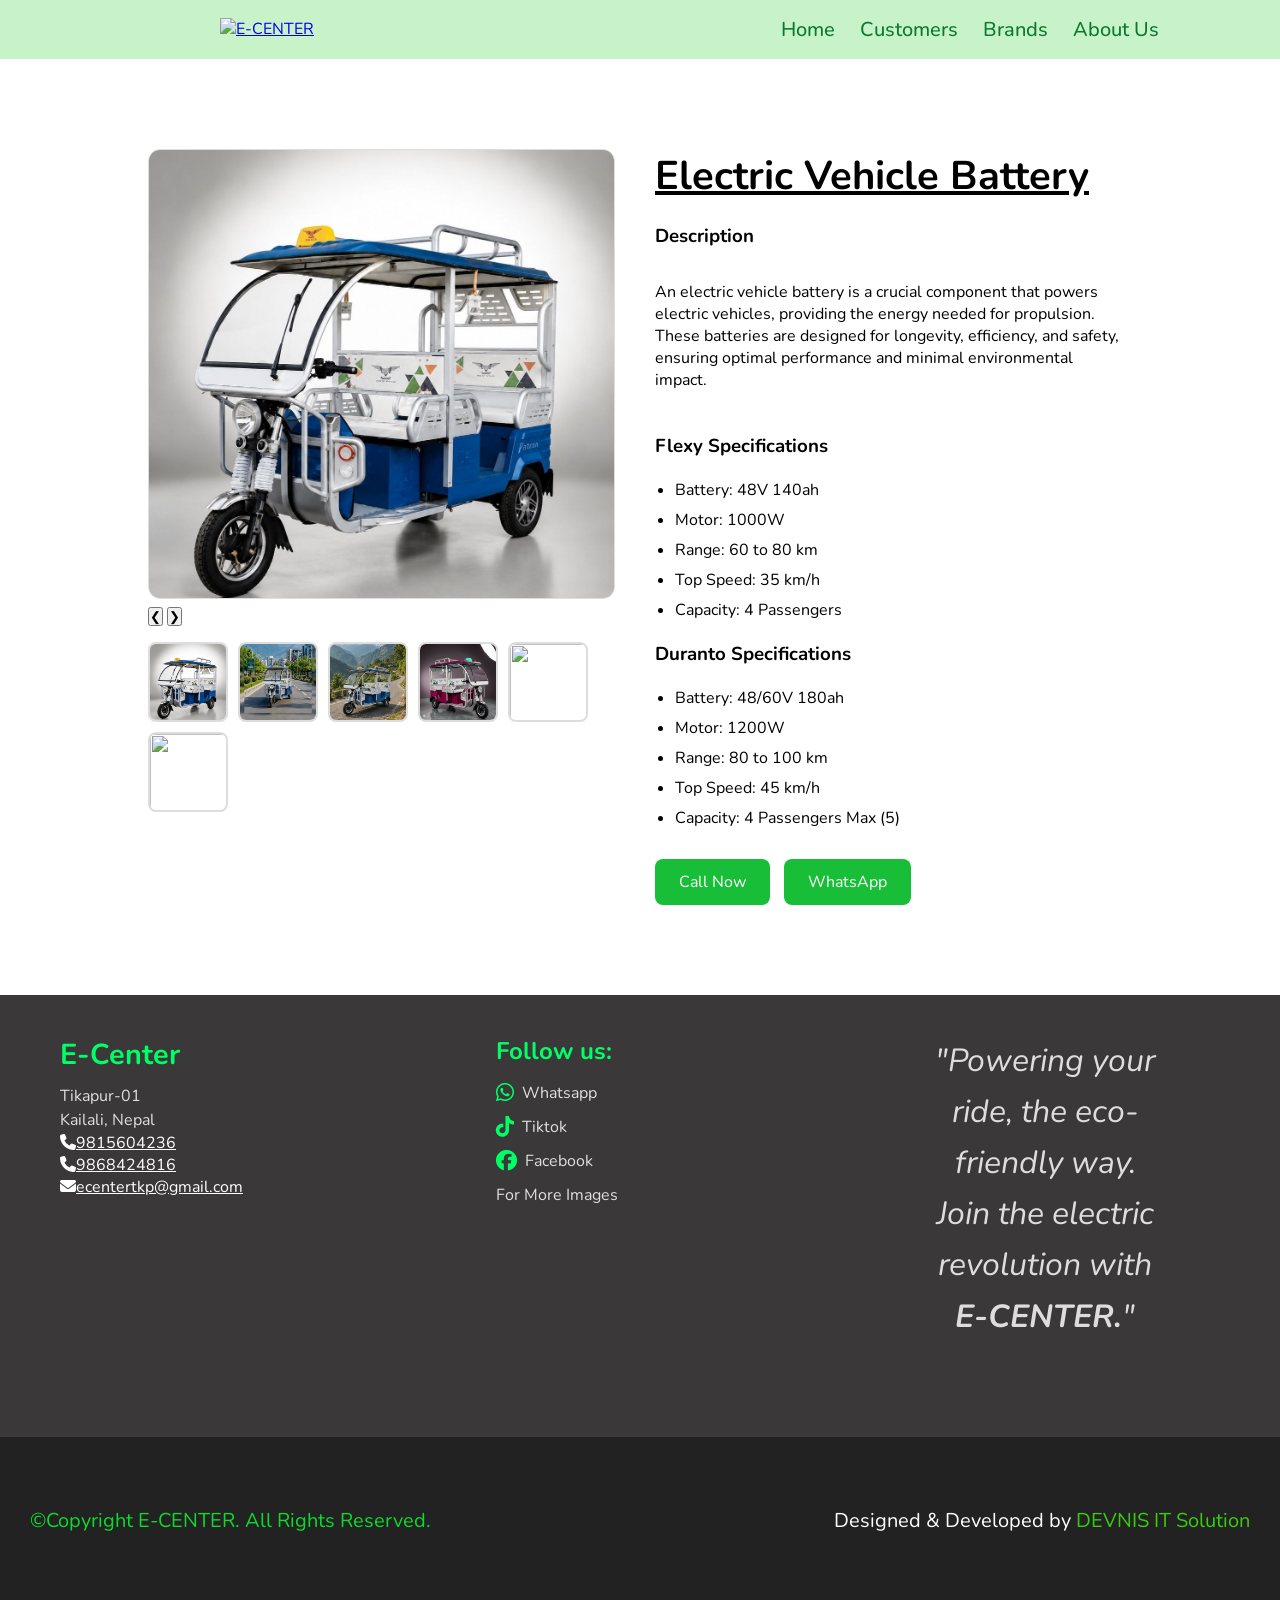
==== battery.html @ a6773914 "day 3 of product detailing page" ====
<!DOCTYPE html>
<html lang="en">
<head>
    <meta charset="UTF-8">
    <meta name="viewport" content="width=device-width, initial-scale=1.0">
    <title>E-CENTER</title>
    <link href="https://fonts.googleapis.com/css2?family=Nunito:ital,wght@0,200..1000;1,200..1000&display=swap" rel="stylesheet">
   <link rel="stylesheet" href="./rickshaw-style.css">
   <link rel="icon" type="image/png" href="./images/favicon.png">
   <link rel="stylesheet" href="https://cdnjs.cloudflare.com/ajax/libs/font-awesome/6.4.0/css/all.min.css">
<!-- Add these inside your <head> section -->
<meta name="description" content="E-CENTER Tikapur - Electric rickshaw & scooter showroom, sales, and repair services in Tikapur. Your trusted partner for eco-friendly transportation solutions.">
<meta name="keywords" content="electric rickshaw, electric scooter, tikapur, e-vehicle, vehicle repair, ecenter, electric vehicle showroom">
 


</head>
<body>

  <header class="navbar">
    

  <div class="branding">
    <a href="index.html">
      <img src="./images/e center logo NAME TRANSPARENT.png" alt="E-CENTER">
    </a>
  </div>

  <div class="hamburger" onclick="toggleMenu()">☰</div>

  <nav class="nav-menu" id="navMenu">
    <a href="index.html">Home</a>
    <a href="index.html">Customers</a>
    <a href="index.html">Brands</a>
    <a href="index.html">About Us</a>
  </nav>

</header>

<section class="product-page">
    <div class="product-container">

        <!-- Product Images -->
       <!-- Product Images -->
<div class="productpage-image">

    <div class="slider">
        <div class="slide-container">
            <img id="main-image" src="./images/shaddab1.jpg" alt="Shadab E-Rickshaw">

            <button class="prev" onclick="prevSlide()">&#10094;</button>
            <button class="next" onclick="nextSlide()">&#10095;</button>
        </div>

        <div class="thumbnail-gallery">
            <img src="./images/shaddab1.jpg" onclick="goToSlide(0)">
            <img src="./images/shaddab2.jpg" onclick="goToSlide(1)">
            <img src="./images/shaddab3.jpg" onclick="goToSlide(2)">
            <img src="./images/shaddab4.jpg" onclick="goToSlide(3)">
            <img src="./images/shaddab5.jpg" onclick="goToSlide(4)">
            <img src="./images/shaddab6.jpg" onclick="goToSlide(5)">
        </div>
    </div>

</div>

        <!-- Product Details -->
        <div class="productpage-details">
            <h1>Electric Vehicle Battery</h1>
            <p>
                <h3>Description</h3><br>
An electric vehicle battery is a crucial component that powers electric vehicles, providing the energy needed for propulsion. These batteries are designed for longevity, efficiency, and safety, ensuring optimal performance and minimal environmental impact. </p><br>

            <h3>Flexy Specifications</h3>
            <ul>
                <li>Battery: 48V 140ah</li>
                <li>Motor: 1000W</li>
                <li>Range: 60 to 80 km</li>
                <li>Top Speed: 35 km/h</li>
                <li>Capacity: 4 Passengers</li>
            </ul>
                
                <h3>Duranto Specifications</h3>
            <ul>
                <li>Battery: 48/60V 180ah</li>
                <li>Motor: 1200W</li>
                <li>Range: 80 to 100 km</li>
                <li>Top Speed: 45 km/h</li>
                <li>Capacity: 4 Passengers Max (5)</li>
            </ul>

            <a href="tel:9868424816" class="btn">Call Now</a>
            <a href="https://wa.me/9779868424816" class="btn">WhatsApp</a>
        </div>

    </div>
</section>

<script>
function changeImage(image) {
    document.getElementById("main-image").src = image.src;
}




</script>
 

<script>
let images = [
    "./images/shaddab1.jpg",
    "./images/shaddab2.jpg",
    "./images/shaddab3.jpg",
    "./images/shaddab4.jpg",
    "./images/shaddab5.jpg",
    "./images/shaddab6.jpg",
];

let productindex = 0;
let mainImage = document.getElementById("main-image");

// Show image
function showImage(i){
    productindex = i;
    mainImage.src = images[productindex];
}

// Next
function nextSlide(){
    productindex = (productindex + 1) % images.length;
    mainImage.src = images[productindex];
}

// Prev
function prevSlide(){
    productindex = (productindex - 1 + images.length) % images.length;
    mainImage.src = images[productindex];
}

// Thumbnail click
function goToSlide(i){
    showImage(i);
}

// Auto slide
setInterval(() => {
    nextSlide();
}, 10000);
</script>


      







 


  

   




<script>
const track = document.querySelector('.testimonial-track');
const slides = document.querySelectorAll('.testimonial-slide');
const dots = document.querySelectorAll('.dot');
const prevBtn = document.querySelector('.prev');
const nextBtn = document.querySelector('.next');
  const navMenu = document.getElementById("navMenu");
  const navLinks = document.querySelectorAll(".nav-menu a");

  function toggleMenu() {
    navMenu.classList.toggle("active");
  }

  navLinks.forEach(link => {
    link.addEventListener("click", () => {
      // Close menu only on mobile
      if (window.innerWidth <= 768) {
        navMenu.classList.remove("active");
      }
    });
  });

let index = 0;
const slideCount = slides.length;
let autoSlide;

 function toggleMenu() {
    document.getElementById("navMenu").classList.toggle("active");
  }
  // for hamburger menu 



/* // Update slide position */
function updateSlider() {
  track.style.transform = `translateX(-${index * 100}%)`;
  dots.forEach(dot => dot.classList.remove('active'));
  dots[index].classList.add('active');
}

// Go to next slide
function nextSlide() {
  index = (index + 1) % slideCount;
  updateSlider();
}

// Go to previous slide
function prevSlide() {
  index = (index - 1 + slideCount) % slideCount;
  updateSlider();
}

// Auto slide every 10 seconds
function startAutoSlide() {
  autoSlide = setInterval(nextSlide, 30000);
}

// Stop auto slide when user interacts
function stopAutoSlide() {
  clearInterval(autoSlide);
  startAutoSlide(); // restart timer
}

// Event listeners
nextBtn.addEventListener('click', () => {
  nextSlide();
  stopAutoSlide();
});

prevBtn.addEventListener('click', () => {
  prevSlide();
  stopAutoSlide();
});

dots.forEach((dot, dotIndex) => {
  dot.addEventListener('click', () => {
    index = dotIndex;
    updateSlider();
    stopAutoSlide();
  });
});

// Initialize
updateSlider();
startAutoSlide();







</script>


<section id="contact" class="social">
  <!-- Left Section -->
  <div class="social-left">
    <h2>E-Center</h2>
    <p>Tikapur-01<br>Kailali, Nepal</p>
    <div class="contact-info">
      <!-- Phone Numbers -->
<a href="tel:+9779815604236">
  <i class="fas fa-phone"></i>9815604236
</a>
<br>
<a href="tel:+9779768424816">
  <i class="fas fa-phone"></i>9868424816
</a>

<!-- Email -->
<br>
<a href="mailto:ecentertkp@gmail.com">
  <i class="fas fa-envelope"></i>ecentertkp@gmail.com
</a>
    </div>
  </div>



   <!-- Center Section -->
  <div class="social-center">
    <h2>Follow us:</h2>
    <ul>
      <li>
        <a href="https://wa.me/9815604236" target="_blank">
          <i class="fab fa-whatsapp"></i> Whatsapp
        </a>
      </li>
      <li>
        <a href="https://www.tiktok.com/@e_center_tikapur" target="_blank">
          <i class="fab fa-tiktok"></i> Tiktok
        </a>
      </li>
      <li>
        <a href="https://www.facebook.com/profile.php?id=100063887899507" target="_blank">
          <i class="fab fa-facebook"></i> Facebook
        </a>
      </li>
     <p><a href="https://drive.google.com/drive/folders/1e0qFN0bMgabiTzUMx4X1TCVNL_sW-7zv?usp=sharing" target="_blank">For More Images</a></p>
    </ul>
  </div>



  <!-- Right Section -->
  <div class="social-right">
    <p>
      "Powering your ride, the eco-friendly way. <br>
      Join the electric revolution with <strong>E-CENTER.</strong>"
    </p>
  </div>
</section>


<section class="footer">
  <div class="footer-left">
    <p>&copy;Copyright E-CENTER. All Rights Reserved.</p>
  </div>
  <div class="footer-right">
    <p>Designed & Developed by <a href="https://devnisitsolution.com.np" target="_blank">DEVNIS IT Solution</a></p>
  </div>
</section>



<script>
  const form = document.getElementById("quoteForm");
  const status = document.getElementById("form-status");

  async function handleSubmit(event) {
    event.preventDefault();
    const data = new FormData(form);

    fetch(form.action, {
      method: form.method,
      body: data,
      headers: { 'Accept': 'application/json' }
    }).then(response => {
      if (response.ok) {
        status.innerHTML = "✅ Request sent successfully!";
        form.reset();
      } else {
        status.innerHTML = "❌ Oops! Something went wrong.";
      }
    }).catch(error => {
      status.innerHTML = "❌ Network error!";
    });
  }

  form.addEventListener("submit", handleSubmit);
</script>






<!-- Font Awesome Icons -->
<script src="https://kit.fontawesome.com/a076d05399.js" crossorigin="anonymous"></script>








  <script src="./script.js">

    
  </script>
</body>
</html>
---- rickshaw-style.css ----
@import 'utilities.css';

/* Font import */
@font-face {
    font-family: nunito-medium;
    src: url(Nunito/nunito-medium);
}

/* Root Variables */
:root {
    --light-white: #D8F3DD;
    --gradient-start: rgba(25, 172, 54, 0.94); /* #19AC36 with 94% opacity */
    --gradient-stop: 29%;
    --gradient-end: #469655; /* 100% opacity */
    --main-gradient: linear-gradient(to right, var(--gradient-start) var(--gradient-stop), var(--gradient-end) 100%);
    --text-heading: #143D20;
    --heading: #B0F4BD;
    --low-white: #B3E6BC;
    --view-button: #406c2e;
    --bg-shade-green: #19BE38;
    --title-happy: #19BE38;
    --title-mud: #D7DBC0;
    --bg-green: #51865C;
    --bg-white: #D9D9D9;
    --about-us: #797070;
    --bg-dark: #313030;
    --last-text: #FFFFFF;
}

/* Base Styles */
body {
    font-family: 'nunito', sans-serif;
}

* {
    padding: 0;
    margin: 0;
    box-sizing: border-box;
    --webkit-font-smoothing: antialised;
}

/* Header Section */
header {
    background: var(--heading);
    position: sticky;
    top: 0;
    z-index: 1000;
}

.container {
    max-width: 1152px;
    padding: 0 40px;
    margin: 0 auto;
}



header nav .right {
    display: flex;              /* puts items in a row */
    align-items: center;        /* vertically centers them */
    justify-content: flex-end;  /* aligns them to the right side */
}

header nav .right a {
    color: var(--text-heading);
    text-decoration: none;
    margin: 0 1rem;             /* balanced spacing left & right */
    text-transform: uppercase;
    transition: color .3s ease; /* smoother hover effect */
    font-size: 1.2rem;          /* slightly smaller for elegance */
    font-weight: 600;           /* use a standard professional weight */
    padding: 0.3rem 0;          /* more breathing space */
}

header nav .right a:hover {
    color: var(--accent-color); /* highlight on hover */
}



/* ============================= */
/* 🍔 HAMBURGER MENU STYLING */
/* ============================= */

/* Basic navbar */
/* /* Navbar */
.navbar {
  position: sticky;
  top: 0;
  display: flex;
  justify-content: space-between;
  align-items: center;
  padding: 15px 20px;
  background: #c8f3c8;
  /* position: relative; */
  z-index: 1000;
}



/* Brand logo */
.branding {
  display: flex;
  align-items: center;
  gap: 10px;
}

.branding img {
  width: 200px;
  height: auto;
  margin-left: 200px;
}

.branding span {
  font-size: 20px;
  font-weight: 600;
  color: #0a7a2f;
}

/* Menu */
.nav-menu {
  display: flex;
  gap: 25px;
  margin-right: 100px;
  width: fit-content;
  font-size: 20px;
  pointer-events: auto;
}

.nav-menu :hover {
  cursor: pointer;
  color: #18d73d;
  transition: all 0.3s ease;
}


.nav-menu a {
  text-decoration: none;
  color: #0a7a2f;
  font-weight: 500;
}

/* Hamburger */
.hamburger {
  display: none;
  font-size: 26px;
  cursor: pointer;
  color: #0a7a2f;
}

/* 🔽 Mobile & Tablet */
@media (max-width: 768px) {
  .hamburger {
    display: block;
  }

  .branding img {
    width: 150px;
    margin-left: 0;
  }

  .nav-menu {
    display: none;
    position: absolute;
    top: 65px;
    right: 0;
    width: 250px;
    background: #c8f3c8;
    flex-direction: column;
    padding: 15px;
    gap: 15px;
    pointer-events: auto;
  }

  .nav-menu.active {
    display: flex;

  }
}






header nav .right a:hover {
    color: var(--bg-shade-green);
}

header nav {
    padding: 0.05rem; /* vertical nav width */
  
}

header nav .branding {
    margin-right: 10rem;
}

header nav .branding img {
    /* e-center logo */
    align-items: center;
    margin-top: 1rem;
    width: 200px;
}

header nav .branding img:hover {
    cursor: pointer;
}

/* Responsive Design 📱 */
/* -------------------- */

/* Tablets (≤ 1024px) */
@media (max-width: 1024px) {
  .container {
    padding: 0 20px;
  }

  header nav .branding {
    margin-right: 4rem;
  }

  header nav .right a {
    font-size: 1.1rem;
    margin-right: 1rem;
  }

  header nav .branding img {
    width: 160px;
  }
}

/* Mobile (≤ 768px) */
@media (max-width: 768px) {
  header nav {
    flex-direction: row;
    justify-content: space-between;
    align-items: center;
    padding: 0.8rem 1rem;
  }

  header nav .branding {
    margin: 0;
  }

  header nav .branding img {
    width: 130px;
    margin: 0;
  }

  header nav .right {
    display: flex;
    flex-direction: column;
    align-items: flex-end;
    text-align: right;
  }

  header nav .right a {
    margin: 0.3rem 0;
    font-size: 1rem;
  }
}

/* Small Phones (≤ 480px) */
@media (max-width: 480px) {
  header nav .right a {
    display: block;
    margin: 0.4rem 0;
    font-size: 0.9rem;
  }

  header nav .branding img {
    width: 130px;
  }
}









.product-page{
    padding:50px 10%;
}

.product-container{
    display: flex;
    gap: 40px;
    align-items: flex-start;
}

/* LEFT IMAGE */
.productpage-image{
    flex: 1;
}

/* RIGHT SIDE FIXED PANEL */
.productpage-details{
    flex: 1;
    position: sticky;
    top: 20px;              /* distance from top while scrolling */
    max-height: 90vh;       /* keep inside screen */
    overflow-y: auto;       /* internal scroll */
    padding-right: 10px;
}

.productpage-details h1{
    text-decoration: underline;
}

#main-image{
    width:100%;
    border-radius:10px;
    border:1px solid #ddd;
}

.thumbnail-gallery{
    display:flex;
    gap:10px;
    margin-top:15px;
    flex-wrap:wrap;
}

.thumbnail-gallery img{
    width:80px;
    height:80px;
    object-fit:cover;
    cursor:pointer;
    border-radius:8px;
    border:2px solid #ddd;
    transition:0.3s;
}

.thumbnail-gallery img:hover{
    transform:scale(1.05);
    border-color: var(--bg-shade-green);
}

.productpage-details{
    flex:1;
    min-width:350px;
}

.productpage-details h1{
    margin-bottom:15px;
}

.productpage-details p{
    line-height:1.8;
    color:#555;
}

.productpage-details ul{
    margin:20px 0;
    padding-left:20px;
}

.btn{
    display:inline-block;
    padding:12px 25px;
    background:var(--bg-shade-green);
    color:white;
    text-decoration:none;
    border-radius:5px;
    margin-right:10px;
    margin-top:10px;
}

.btn:hover{
    background:#0056b3;
}


#main-image{
    width: 100%;
    height: 450px;          /* fixed height */
    object-fit: cover;     /* keeps same size, crops extra part */
    border-radius: 10px;
    border: 1px solid #ddd;
}






/* ========================================
   PRODUCT GRID WITH HOVER OVERLAY
======================================== */
.grid-container {
    display: grid;
    grid-template-columns: repeat(3, 1fr);
    grid-gap: 20px;
    padding: 20px;
    max-width: 1100px;
    margin: auto;
}

.grid-item {
    position: relative;
    text-align: center;
    background: #fff;
    border: 1px solid #ddd;
    border-radius: 10px;
    overflow: hidden;
    cursor: pointer;
    transition: transform 0.3s ease;
}

.grid-item:hover {
    transform: translateY(-5px);
    box-shadow: 0 4px 15px rgba(0, 0, 0, 0.2);
}

/* Product image */
.grid-item img {
    width: 100%;
    height: auto;
    display: block;
    border-bottom: 1px solid #ddd;
}

/* Title always visible */
.grid-item h3 {
    font-size: 1.2rem;
    margin: 10px 0;
    color: #333;
    position: relative;
    z-index: 1;
}

.grid-item:hover img {
  filter: blur(4px); /* ✨ Adjust value for more or less blur */
}

/* Overlay description hidden by default */
.grid-item p {
    position: absolute;
    top: 0;
    left: 0;
    width: 100%;
    height: 100%;
    background: rgba(255, 255, 255, 0.85); /* white overlay with transparency */
    color: #333;
    display: flex;
    align-items: center;
    justify-content: center;
    padding: 20px;
    font-size: 1rem;
    text-align: center;
    opacity: 0;
    transition: opacity 0.6s ease;
    z-index: 2;
}

/* Show overlay when hovering */
.grid-item:hover p {
    opacity: 1;
}




/* ============================= */
/* 📱 RESPONSIVE DESIGN STYLING  */
/* ============================= */

/* Medium Devices (Tablets ≤ 1024px) */
@media (max-width: 1024px) {
  .heading-with-icon h2 {
    font-size: 2rem;
  }

  .heading-with-icon img {
    width: 50px;
  }

  .grid-container {
    grid-template-columns: repeat(2, 1fr);
    gap: 25px;
    padding: 20px 40px;
  }

  .grid-item h3 {
    font-size: 1.1rem;
  }

  .grid-item p {
    font-size: 0.95rem;
    padding: 15px;
  }
}

/* Small Devices (Mobile ≤ 768px) */
@media (max-width: 768px) {
  .heading-with-icon {
    flex-direction: column;
    text-align: center;
  }

  .heading-with-icon h2 {
    font-size: 1.8rem;
  }

  .heading-with-icon img {
    width: 45px;
    margin-top: 0.5rem;
  }

  .grid-container {
    grid-template-columns: 1fr;
    padding: 10px 20px;
    gap: 20px;
  }

  .grid-item {
    border-radius: 12px;
  }

  .grid-item img {
    max-height: 250px;
    object-fit: cover;
  }

  .grid-item h3 {
    font-size: 1.1rem;
  }

  .grid-item p {
    font-size: 0.9rem;
  }
}

/* Extra Small Devices (Phones ≤ 480px) */
@media (max-width: 480px) {
  .product-page {
    padding: 30px 10px;
    color: black;
  } 
  .heading-with-icon h2 {
    font-size: 15rem;
  }

  .grid-container {
    padding: 10px;
    grid-gap: 15px;
  }

  .grid-item h3 {
    font-size: 1rem;
  }

  .grid-item p {
    font-size: 0.85rem;
    padding: 10px;
  }
}









/* Main section */
.customer-hero {
  background-color: #2e8e41; /* Section background */
  padding: 60px 20px;
  text-align: center;
  min-height: 80vh; /* Makes section long vertically */
  display: flex;
  flex-direction: column;
  justify-content: flex-start;
  align-items: center;
}

/* Top heading and icon */
.heading-with-icon1 {
  display: flex;
  align-items: center;
  justify-content: center;
  gap: 10px;
  margin-bottom: 20px;
}

/* Heading text */
.heading-with-icon1 h2 {
  font-size: 2.5rem;
  color: #D2D9DE;
  margin: 0;
}

/* Highlighted span inside heading */
.heading-with-icon1 h2 span {
  color: #18D73D;
  font-weight: bold;
}

/* Icon image */
.heading-with-icon1 img {
  width: 80px;
  height: auto;
  margin-top: -1rem;
 
}

/* Optional description under heading */
.hero-description {
  max-width: 700px;
  margin-top: 20px;
  font-size: 1.2rem;
  color: #e0f2e9;
  line-height: 1.6;
}



/* Slider Container */
.testimonial-slider {
  position: relative;
  max-width: 950px;
  margin: 0 auto;
  overflow: hidden;
  border-radius: 12px;
}

/* Track holding all slides */
.testimonial-track {
  display: flex;
  transition: transform 0.8s ease-in-out;
}

/* Each Slide */
.testimonial-slide {
  display: flex;
  min-width: 100%;
  align-items: center;
  justify-content: center;
  gap: 60px;
  padding: 100px;
  box-sizing: border-box;
}

/* Image Section */
.testimonial-image {
  flex: 1;
  display: flex;
  justify-content: center;
  width: 300px;
}

.testimonial-image img {
  width: 300px;
  max-width: 1000px;
  border-radius: 8px;
  border: 4px solid #fff;
}

/* Text Section */
.testimonial-text {
  flex: 2;
  text-align: left;
  color: #fff;
}

.testimonial-text p {
  font-size: 1.2rem;
  line-height: 1.5;
  margin-bottom: 15px;
}

.testimonial-text h4 {
  color: #d2d9de;
  font-weight: bold;
  font-size: 1rem;
}

/* Navigation Arrows */
.nav {
  position: absolute;
  top: 50%;
  transform: translateY(-50%);
  background: rgba(0, 0, 0, 0.4);
  border: none;
  color: #fff;
  font-size: 2rem;
  padding: 10px 15px;
  cursor: pointer;
  z-index: 2;
  border-radius: 50%;
}

.nav:hover {
  background: rgba(0, 0, 0, 0.7);
}

.prev {
  left: 5px;
}

.next {
  right: 5px;
}

/* Dots Indicator */
.dots {
  text-align: center;
  margin-top: 15px;
}

.dot {
  display: inline-block;
  width: 10px;
  height: 10px;
  background: #ccc;
  border-radius: 50%;
  margin: 0 5px;
  cursor: pointer;
  transition: background 0.3s ease;
}

.dot.active {
  background: #18d73d;
  transition: background 0.3s ease;
}

















.trusted-brands {
  text-align: center;
  padding: 60px 20px;
  background-color: var(--bg-white);
  position: relative;
  overflow: hidden;

}

.heading-with-icon {
  display: flex;
  align-items: center;
  justify-content: center;
  gap: 10px;
  margin-bottom: 30px;
}

.heading-with-icon h2 {
  font-size: 2.2em;
  margin: 0;
  color: #1d1d1d;
}

.heading-with-icon h2 span {
  color: #2e8e41;
}

.heading-with-icon img {
  width: 40px;
  height: auto;
}

/* Brand Image */
.brand-image {
  width: 100%;
  max-width: 900px;
  margin: 0 auto;
}

.brand-image img {
  width: 100%;
  height: auto;
  border-radius: 10px;
  display: block;
  margin: 0 auto;
  transition: transform 0.3s ease;
}

.brand-image img:hover {
  transform: scale(1.02);
}

/* 🌿 Responsive Layout */
@media (max-width: 1024px) {
  .trusted-brands {
    padding: 50px 15px;
  }

  .heading-with-icon h2 {
    font-size: 2em;
  }
}

@media (max-width: 768px) {
  .trusted-brands {
    padding: 40px 10px;
  }

  .heading-with-icon {
    flex-direction: column;
    gap: 6px;
  }

  .heading-with-icon h2 {
    font-size: 1.7em;
  }

  .brand-image {
    max-width: 95%;
  }
}

@media (max-width: 480px) {
  .heading-with-icon h2 {
    font-size: 1.5em;
  }

  .heading-with-icon img {
    width: 30px;
  }

  .brand-image img {
    width: 100%;
    border-radius: 8px;
  }
}




















/* ============================= */
/* 📱 RESPONSIVE DESIGN FOR TESTIMONIALS */
/* ============================= */

/* Tablet (≤1024px) */
@media (max-width: 1024px) {
  .testimonial-slider {
    max-width: 100%; 

  }

  .testimonial-slide {
    gap: 30px;
    padding: 50px 40px;
  }

  .testimonial-image img {
    width: 250px;
  }

  .testimonial-text p {
    font-size: 1.1rem;
  }
}






/* 🌿 Clean Professional Mobile Layout for Testimonials */
@media (max-width: 768px) {
  .customer-hero {
    background: linear-gradient(180deg, #2e8e41 0%, #1f7030 100%);
    padding: 50px 20px;
    text-align: center;
  }

  /* Center heading & icon */
  .heading-with-icon1 {
    flex-direction: column;
    align-items: center;
    justify-content: center;
    margin-bottom: 30px;
  }

  .heading-with-icon1 h2 {
    font-size: 2rem;
    color: #fff;
    line-height: 1.3;
  }

  .heading-with-icon1 h2 span {
    color: #18D73D;
  }

  .heading-with-icon1 img {
    width: 45px;
    margin-top: 10px;
  }

  /* Hide arrows */
  .nav {
    display: none !important;
  }

  /* Main slider wrapper */
  .testimonial-slider {
    max-width: 95%;
    margin: 0 auto;
    overflow: hidden;
    border-radius: 15px;
    background: rgba(255, 255, 255, 0.05);
    padding-bottom: 30px;
  }

  /* Stack image on top, text below */
  .testimonial-slide {
    display: flex;
    flex-direction: column;
    align-items: center;
    justify-content: flex-start;
    text-align: center;
    gap: 15px;
    padding: 25px 10px;
  }

  .testimonial-image {
    width: 100%;
    display: flex;
    justify-content: center;
  }

  .testimonial-image img {
    width: 85%;
    max-width: 300px;
    border-radius: 12px;
    border: 3px solid #fff;
    box-shadow: 0 4px 10px rgba(0,0,0,0.25);
    object-fit: cover;
  }

  .testimonial-text {
    width: 90%;
    color: #f1f9f3;
  }

  .testimonial-text p {
    font-size: 1rem;
    line-height: 1.6;
    margin-top: 15px;
    color: #eaf8ea;
  }

  .testimonial-text h4 {
    margin-top: 10px;
    color: #bdfcbf;
    font-size: 0.95rem;
  }

  /* Dots below testimonial */
  .dots {
    margin-top: 20px;
    display: flex;
    justify-content: center;
    align-items: center;
    gap: 8px;
  }

  .dot {
    width: 10px;
    height: 10px;
    background: #bbb;
    border-radius: 50%;
    cursor: pointer;
  }

  .dot.active {
    background: #18d73d;
  }
}

/* Smaller phones */
@media (max-width: 480px) {
  .heading-with-icon1 h2 {
    font-size: 1.6rem;
  }

  .testimonial-image img {
    width: 90%;
    max-width: 260px;
  }

  .testimonial-text p {
    font-size: 0.95rem;
  }
}







/* Main section */
.about-us {
  margin-top: 1px;
  background-color: #2e8e41; /* Section background */
  padding: 60px 20px;
  text-align: center;
  min-height: 80vh; /* Makes section long vertically */
  display: flex;
  flex-direction: column;
  justify-content: flex-start;
  align-items: center;
}

/* Top heading and icon */
.heading-with-icon1 {
  display: flex;
  align-items: center;
  justify-content: center;
  gap: 10px;
  margin-bottom: 20px;
  margin-top: -30px;
}

/* Heading text */
.heading-with-icon1 h2 {
  font-size: 2.5rem;
  color: #D2D9DE;
  margin: 0;
}

/* Highlighted span inside heading */
.heading-with-icon1 h2 span {
  color: #18D73D;
  font-weight: bold;
}

/* Icon image */
.heading-with-icon1 img {
  width: 80px;
  height: auto;
  margin-top: -1rem;
 
}
.about-container {
  max-width: 1200px;
  margin: 0 auto;
  display: flex;
  align-items: center;
  justify-content: space-between;
  gap: 30px;
  flex-wrap: wrap;
}






/* Section Styling */
.about-section {
  background-color: #228B22; /* Green background */
  padding: 60px 20px;
  text-align: center;
  color: #fff;
}

.section-title {
  font-size: 2rem;
  font-weight: 600;
  margin-bottom: 40px;
  color: #90ee90;
  display: inline-block;
}

/* Main Layout */
.about-container {
  display: flex;
  justify-content: center;
  align-items: center;
  gap: 40px;
  flex-wrap: wrap;
  margin-top:60px;
}

/* Left Side Stats */
.about-stats {
  display: flex;
  flex-direction: column;
  gap: 40px;
  text-align: left;
   margin-bottom: 50px;
}

.stat {
  width: 300px;
  position: relative;
}

.stat-number {
  font-size: 3rem;
  font-weight: bold;
  color: #00ff66;
  margin: 0;
  border-bottom: 3px solid #fff;
  display: inline-block;
  padding-bottom: 5px;
  transition: color 0.9s ease;
}

.stat p {
  font-size: 1.5rem;
  margin-top: 5px;
  line-height: 1.4;
  color: var(--title-mud);
}

/* Right Side Map */
.about-map iframe {
  width: 500px;
  height: 500px; /* Perfect square */
  border: 3px solid #fff;
  border-radius: 6px;
  box-shadow: 0 4px 10px rgba(0, 0, 0, 0.3);
  margin-left: 200px;
  margin-right: -300px;
  margin-bottom: 50px;
}

/* Mobile & Tablet Responsive */
@media (max-width: 1024px) {
  .about-container {
    flex-direction: column; /* stack vertically */
    align-items: center;    /* center everything */
    gap: 50px;
  }

  .about-stats {
    text-align: center;
    align-items: center;
  }

  .stat {
    width: 80%;             /* responsive stat width */
  }

  .about-map {
    display: flex;
    justify-content: center; /* center the map */
    width: 100%;
    margin: 0;              /* remove any leftover margins */
  }

  .about-map iframe {
    max-width: 90%;         /* fit smaller screens */
    height: 400px;          /* adjust height */
    margin: 0 auto;         /* center iframe */
  }
}

@media (max-width: 768px) {
  .stat-number {
    font-size: 2.5rem;
  }

  .stat p {
    font-size: 1.2rem;
  }

  .about-map iframe {
    height: 350px;
  }
}

@media (max-width: 480px) {
  .stat-number {
    font-size: 2.2rem;
  }

  .stat p {
    font-size: 1rem;
  }

  .about-map iframe {
    height: 280px;
  }
}




















/* Footer Section */
.social {
  background-color: #3a3838;
  color: #e0e0e0;
  display: flex;
  justify-content: space-between;
  align-items: flex-start;
  padding: 40px 60px;
  gap: 40px;
  flex-wrap: wrap;
}

/* Left Section */
.social-left h2 {
  color: #00ff66;
  font-size: 1.8rem;
  margin-bottom: 10px;
}
.social-left a {
  text-decoration: underline;
  color: white;
}
.social-left a :hover {
  text-decoration: none;
  color:#18d73d;
}




.social-left p {
  font-size: 1rem;
  line-height: 1.5;
}

.social-left .contact-info p {
  font-size: 0.95rem;
  margin-top: 8px;
}

/* Center Section */
.social-center h2 {
  color: #00ff66;
  margin-bottom: 15px;
  font-size: 1.5rem;
}

.social-center ul {
  list-style: none;
  padding: 0;
}

.social-center li {
  margin-bottom: 12px;
}



.social-center a {
  display: flex;
  align-items: center;
  gap: 8px;
  text-decoration: none;
  color: #e0e0e0;
  font-size: 1rem;
  transition: all 0.3s ease;
}

.social-center a i {
  font-size: 1.3rem;
  color: #00ff66;
  transition: transform 0.3s ease, color 0.3s ease;
}

.social-center a:hover {
  color: #00ff66;
}

.social-center a:hover i {
  transform: scale(1.2);
  color: #00ff66;
}

/* Right Section */
.social-right {
  max-width: 350px;
  text-align: right;
}

.social-right p {
  font-size: 2rem;
  font-style: italic;
  color: #ddd;
  line-height: 1.6;
  margin-bottom: 5px;

  /* Make the paragraph wider */
  max-width: 500px;  /* adjust this as needed */
  padding: 50px;      /* adds space around text */
  margin-left: auto;  /* center it if needed */
  margin-right: auto; /* center it if needed */
  text-align: center; /* center the text */
  margin-top: -50px;
}


.footer-bottom {
  text-align: center;
  padding: 20px 0;
  background-color: #313030;
}


@media (max-width: 768px) {
  .social {
    flex-direction: column;
    text-align: center;
    align-items: center;
  }
  .social-right {
    text-align: center;
  }
}



.footer {
  display: flex;
  justify-content: space-between; /* left-right alignment */
  align-items: center;
  padding: 70px 30px;
  background-color: #222; /* dark background */
  color: #fff;
  font-size: 20px;
  
}

.footer a {
  color: #38ce0e;
  text-decoration: none;
}


.footer a:hover {
  text-decoration: underline;
  color: #00ff66;
}

.footer-left, .footer-right {
  flex: 1;
}

.footer-left {
  text-align: left;
  color: rgb(15, 217, 45);
}

.footer-right {
  text-align: right;
}







/* Responsive Styles */
@media (max-width: 1024px) {
  .social {
    padding: 30px 40px;
    gap: 30px;
  }

  .social-right {
    max-width: 100%;
  }

  .social-right p {
    font-size: 1.1rem;
    padding: 20px;
  }
}

@media (max-width: 768px) {
  .social {
    flex-direction: column;
    text-align: center;
    align-items: center;
    padding: 30px 20px;
  }

  .social-left, .social-center, .social-right {
    width: 100%;
    max-width: 100%;
    text-align: center;
    margin-bottom: 30px;
  }

  .social-right p {
    font-size: 1rem;
    padding: 10px 0;
    margin-top: 0;
  }

  .footer {
    flex-direction: column;
    text-align: center;
    padding: 30px 20px;
    gap: 15px;
  }

  .footer-left, .footer-right {
    text-align: center;
  }
}

@media (max-width: 480px) {
  .social-left h2, .social-center h2 {
    font-size: 1.4rem;
  }

  .social-left p, .social-center a, .social-right p {
    font-size: 0.9rem;
  }

  .social {
    padding: 20px 10px;
    gap: 20px;
  }

  .footer {
    font-size: 0.9rem;
    padding: 20px 10px;
  }
}



/* =========================
   PRODUCT PAGE RESPONSIVE
========================= */

.product-container{
    display: flex;
    gap: 40px;
    align-items: flex-start;
    max-width: 1200px;
    margin: auto;
    padding: 40px 20px;
}

.productpage-image{
    flex: 1;
    position: sticky;
    top: 100px;
}

.productpage-details{
    flex: 1;
}

#main-image{
    width: 100%;
    border-radius: 12px;
    object-fit: cover;
}

.thumbnail-gallery{
    display: flex;
    gap: 10px;
    margin-top: 15px;
    flex-wrap: wrap;
}

.thumbnail-gallery img{
    width: 80px;
    height: 80px;
    object-fit: cover;
    cursor: pointer;
    border-radius: 8px;
    transition: 0.3s;
}

.thumbnail-gallery img:hover{
    transform: scale(1.05);
}

.productpage-details h1{
    font-size: 2.5rem;
    margin-bottom: 20px;
}

.productpage-details h3{
    margin-top: 20px;
    margin-bottom: 10px;
}

.productpage-details ul{
    margin-bottom: 20px;
    padding-left: 20px;
}

.productpage-details li{
    margin-bottom: 8px;
}

.btn{
    display: inline-block;
    padding: 12px 24px;
    margin-right: 10px;
    margin-top: 10px;
    text-decoration: none;
    border-radius: 8px;
}

/* =========================
   TABLET
========================= */

@media (max-width: 992px){

    .product-container{
        gap: 25px;
        padding: 30px 15px;
    }

    .productpage-details h1{
        font-size: 2rem;
    }

    .thumbnail-gallery img{
        width: 70px;
        height: 70px;
    }

}

/* =========================
   MOBILE
========================= */

@media (max-width: 768px){

    .product-container{
        flex-direction: column;
    }

    .productpage-image{
        position: static;
        width: 100%;
    }

    .productpage-details{
        width: 100%;
    }

    .productpage-details h1{
        font-size: 1.8rem;
        text-align: center;
    }

    .thumbnail-gallery{
        justify-content: center;
    }

    .thumbnail-gallery img{
        width: 60px;
        height: 60px;
    }

    .btn{
        display: block;
        width: 100%;
        text-align: center;
        margin-right: 0;
    }

}

/* =========================
   SMALL MOBILE
========================= */

@media (max-width: 480px){

    .product-container{
        padding: 20px 12px;
    }

    .productpage-details h1{
        font-size: 1.5rem;
    }

    .productpage-details p,
    .productpage-details li{
        font-size: 14px;
        line-height: 1.6;
    }

    .thumbnail-gallery img{
        width: 55px;
        height: 55px;
    }

}
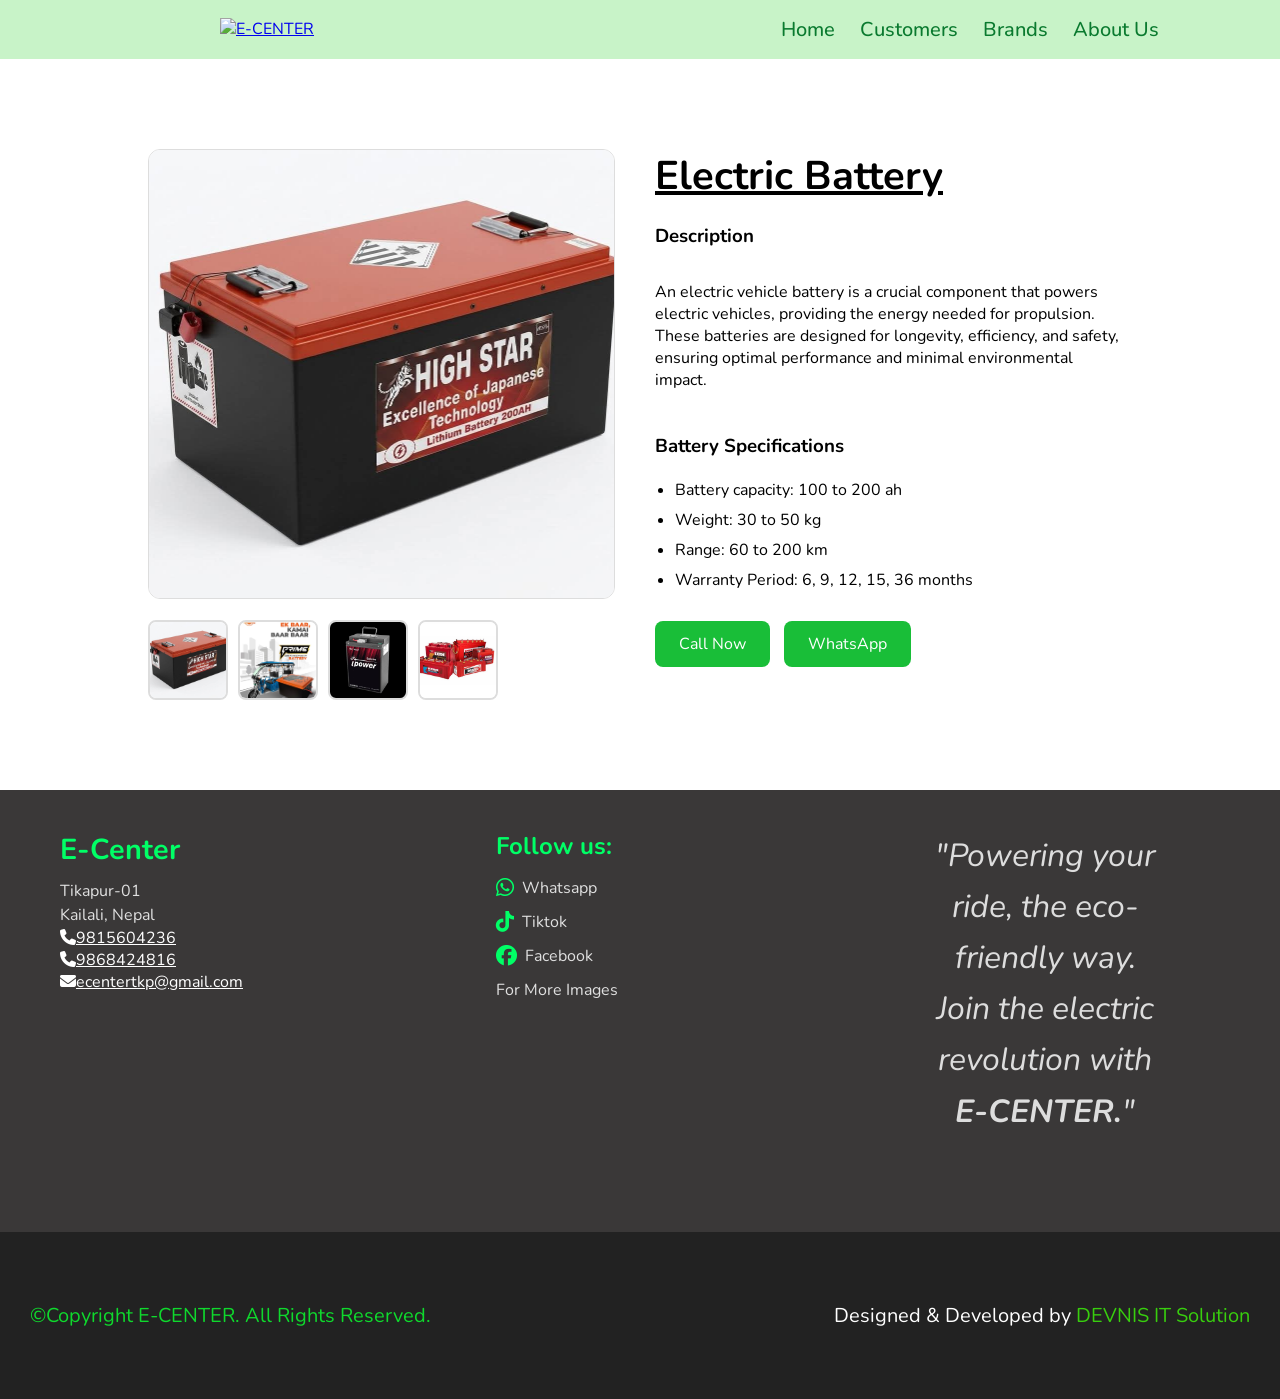
==== commit 046a509b: "sub channel detail added" ====
--- a/battery.html
+++ b/battery.html
@@ -46,19 +46,17 @@
 
     <div class="slider">
         <div class="slide-container">
-            <img id="main-image" src="./images/shaddab1.jpg" alt="Shadab E-Rickshaw">
-
-            <button class="prev" onclick="prevSlide()">&#10094;</button>
-            <button class="next" onclick="nextSlide()">&#10095;</button>
+            <img id="main-image" src="./images/ba1.jpg" alt="Electric Battery">
+
+                <!-- <button class="prev" onclick="prevSlide()">&#10094;</button>
+                <button class="next" onclick="nextSlide()">&#10095;</button> -->
         </div>
 
         <div class="thumbnail-gallery">
-            <img src="./images/shaddab1.jpg" onclick="goToSlide(0)">
-            <img src="./images/shaddab2.jpg" onclick="goToSlide(1)">
-            <img src="./images/shaddab3.jpg" onclick="goToSlide(2)">
-            <img src="./images/shaddab4.jpg" onclick="goToSlide(3)">
-            <img src="./images/shaddab5.jpg" onclick="goToSlide(4)">
-            <img src="./images/shaddab6.jpg" onclick="goToSlide(5)">
+            <img src="./images/ba1.jpg" onclick="goToSlide(0)">
+            <img src="./images/ba2.jpg" onclick="goToSlide(1)">
+            <img src="./images/ba3.jpg" onclick="goToSlide(2)">
+            <img src="./images/batt111.jpg" onclick="goToSlide(3)">
         </div>
     </div>
 
@@ -66,27 +64,17 @@
 
         <!-- Product Details -->
         <div class="productpage-details">
-            <h1>Electric Vehicle Battery</h1>
+            <h1>Electric Battery</h1>
             <p>
                 <h3>Description</h3><br>
 An electric vehicle battery is a crucial component that powers electric vehicles, providing the energy needed for propulsion. These batteries are designed for longevity, efficiency, and safety, ensuring optimal performance and minimal environmental impact. </p><br>
 
-            <h3>Flexy Specifications</h3>
+            <h3>Battery Specifications</h3>
             <ul>
-                <li>Battery: 48V 140ah</li>
-                <li>Motor: 1000W</li>
-                <li>Range: 60 to 80 km</li>
-                <li>Top Speed: 35 km/h</li>
-                <li>Capacity: 4 Passengers</li>
-            </ul>
-                
-                <h3>Duranto Specifications</h3>
-            <ul>
-                <li>Battery: 48/60V 180ah</li>
-                <li>Motor: 1200W</li>
-                <li>Range: 80 to 100 km</li>
-                <li>Top Speed: 45 km/h</li>
-                <li>Capacity: 4 Passengers Max (5)</li>
+                <li>Battery capacity: 100 to 200 ah</li>
+                <li>Weight: 30 to 50 kg</li>
+                <li>Range: 60 to 200 km</li>
+                <li>Warranty Period: 6, 9, 12, 15, 36 months</li>
             </ul>
 
             <a href="tel:9868424816" class="btn">Call Now</a>
@@ -109,12 +97,10 @@
 
 <script>
 let images = [
-    "./images/shaddab1.jpg",
-    "./images/shaddab2.jpg",
-    "./images/shaddab3.jpg",
-    "./images/shaddab4.jpg",
-    "./images/shaddab5.jpg",
-    "./images/shaddab6.jpg",
+    "./images/ba1.jpg",
+    "./images/ba2.jpg",
+    "./images/ba3.jpg",
+    "./images/batt111.jpg",
 ];
 
 let productindex = 0;
